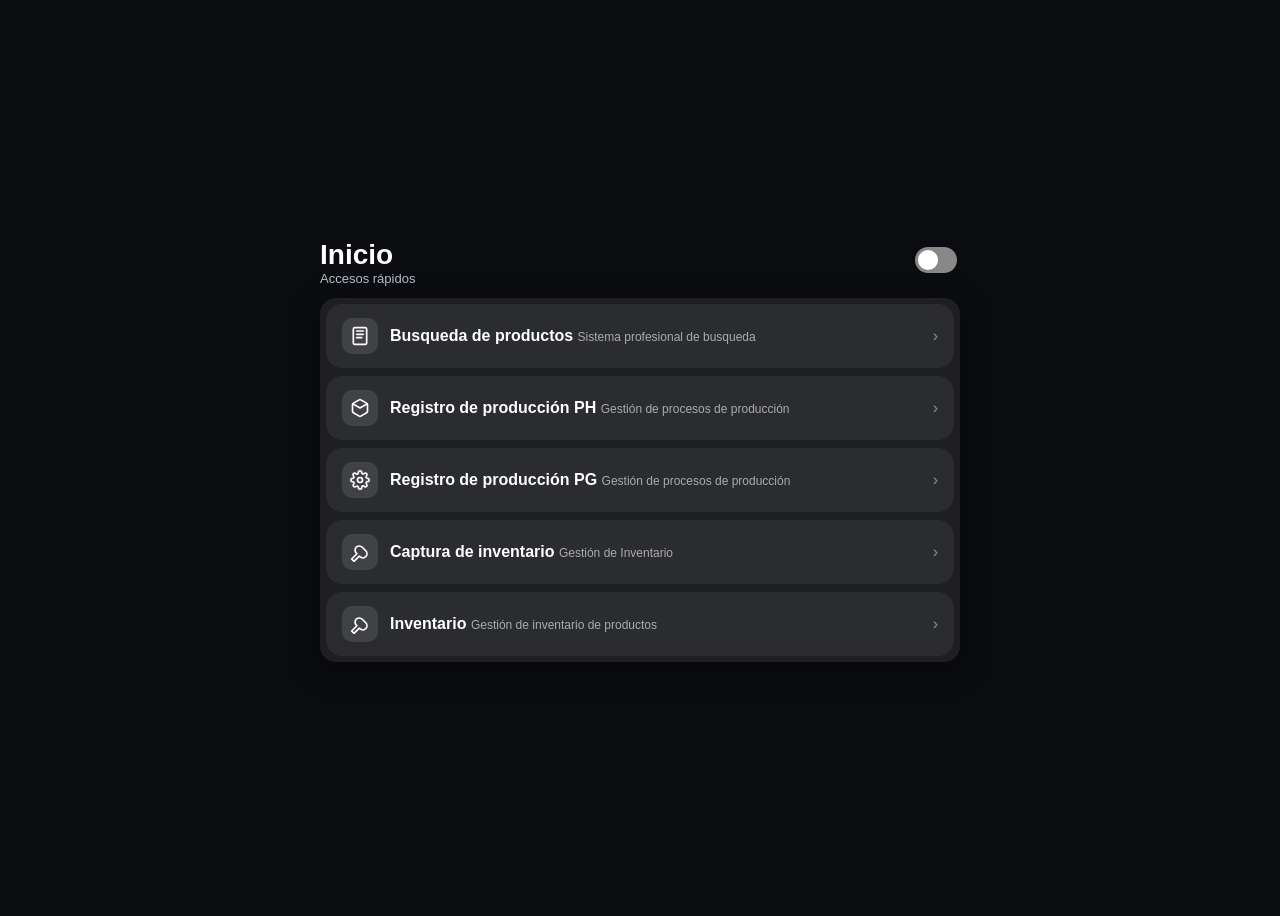
==== index.html @ 81b84512 "Fix HTML formatting issues in index.html" ====
<!DOCTYPE html>
<html lang="es">
<head>
  <meta charset="utf-8">
  <meta name="viewport" content="width=device-width, initial-scale=1, viewport-fit=cover">
  <title>SIPM_NOG</title>

  <!-- Hoja de estilos principal del menu -->
  <link rel="stylesheet" href="menu/estilos.css">
</head>
<body>
  <div class="wrap">
    <!-- Encabezado con titulo y control de tema -->
    <div class="header">
      <div>
        <div class="title">Inicio</div>
        <div class="subtitle">Accesos rápidos</div>
      </div>
      <div class="toolbar">
        <label>
          <input type="checkbox" class="switch" id="themeToggle" aria-label="Cambiar tema">
        </label>
      </div>
    </div>

    <!-- Tarjeta principal con accesos del menu -->
    <div class="card" role="menu">
      <ul class="menu">
        
        <li class="item" role="menuitem">
          <a href="https://fer7a7d0.github.io/SIPM_BP/">
            <span class="icon">
              <!-- doc.text.fill -->
              <svg viewBox="0 0 24 24" fill="none" stroke-width="2" stroke-linecap="round" stroke-linejoin="round">
                <rect x="4" y="2" width="16" height="20" rx="2"></rect>
                <line x1="8" y1="6" x2="16" y2="6"></line>
                <line x1="8" y1="10" x2="16" y2="10"></line>
                <line x1="8" y1="14" x2="14" y2="14"></line>
              </svg>
            </span>
            <span>
              <span class="label">Busqueda de productos</span>
              <span class="desc">Sistema profesional de busqueda</span>
            </span>
            <span class="chev">›</span>
          </a>
        </li>

        <li class="item" role="menuitem">
          <a href="https://fer7a7d0.github.io/SIPM_RP_PH/">
            <span class="icon">
              <!-- shippingbox -->
              <svg viewBox="0 0 24 24" fill="none" stroke-width="2" stroke-linecap="round" stroke-linejoin="round">
                <path d="M21 16V8a2 2 0 0 0-1-1.73l-7-4a2 2 0 0 0-2 0l-7 4A2 2 0 0 0 3 8v8a2 2 0 0 0 1 1.73l7 4a2 2 0 0 0 2 0l7-4a2 2 0 0 0 1-1.73z"></path>
                <polyline points="3.27 6.96 12 12.01 20.73 6.96"></polyline>
              </svg>
            </span>
            <span>
              <span class="label">Registro de producción PH</span>
              <span class="desc">Gestión de procesos de producción</span>
            </span>
            <span class="chev">›</span>
          </a>
        </li>

        <li class="item" role="menuitem">
          <a href="pages/Registro-de-producción.html">
            <span class="icon">
              <!-- gear -->
              <svg viewBox="0 0 24 24" fill="none" stroke-width="2" stroke-linecap="round" stroke-linejoin="round">
                <circle cx="12" cy="12" r="3"></circle>
                <path d="M19.4 15a1.65 1.65 0 0 0 .33 1.82l.06.06a2 2 0 1 1-2.83 2.83l-.06-.06a1.65 1.65 0 0 0-1.82-.33 1.65 1.65 0 0 0-1 1.51V21a2 2 0 1 1-4 0v-.09a1.65 1.65 0 0 0-1-1.51 1.65 1.65 0 0 0-1.82.33l-.06.06a2 2 0 1 1-2.83-2.83l.06-.06a1.65 1.65 0 0 0 .33-1.82 1.65 1.65 0 0 0-1.51-1H3a2 2 0 1 1 0-4h.09a1.65 1.65 0 0 0 1.51-1 1.65 1.65 0 0 0-.33-1.82l-.06-.06a2 2 0 1 1 2.83-2.83l.06.06a1.65 1.65 0 0 0 1.82.33h.09a1.65 1.65 0 0 0 1-1.51V3a2 2 0 1 1 4 0v.09a1.65 1.65 0 0 0 1 1.51h.09a1.65 1.65 0 0 0 1.82-.33l.06-.06a2 2 0 1 1 2.83 2.83l-.06.06a1.65 1.65 0 0 0-.33 1.82v.09a1.65 1.65 0 0 0 1.51 1H21a2 2 0 1 1 0 4h-.09a1.65 1.65 0 0 0-1.51 1z"></path>
              </svg>
            </span>
            <span>
              <span class="label">Registro de producción PG</span>
              <span class="desc">Gestión de procesos de producción</span>
            </span>
            <span class="chev">›</span>
          </a>
        </li>

        <li class="item" role="menuitem">
          <a href="https://fer7a7d0.github.io/SIPM_RI/">
            <span class="icon">
              <!-- wrench -->
              <svg viewBox="0 0 24 24" fill="none" stroke-width="2" stroke-linecap="round" stroke-linejoin="round">
                <path d="M14.7 6.3a5 5 0 1 0-7.07 7.07l.71.71-6.36 6.36 2.83 2.83 6.36-6.36.71.71a5 5 0 0 0 7.07-7.07z"></path>
              </svg>
            </span>
            <span>
              <span class="label">Captura de inventario</span>
              <span class="desc">Gestión de Inventario </span>
            </span>
            <span class="chev">›</span>
          </a>
        </li>
        
        <li class="item" role="menuitem">
          <a href="pages/Inventario.html">
            <span class="icon">
              <!-- wrench -->
              <svg viewBox="0 0 24 24" fill="none" stroke-width="2" stroke-linecap="round" stroke-linejoin="round">
                <path d="M14.7 6.3a5 5 0 1 0-7.07 7.07l.71.71-6.36 6.36 2.83 2.83 6.36-6.36.71.71a5 5 0 0 0 7.07-7.07z"></path>
              </svg>
            </span>
            <span>
              <span class="label">Inventario</span>
              <span class="desc">Gestión de inventario de productos</span>
            </span>
            <span class="chev">›</span>
          </a>
        </li>
      
    </ul>
    </div>
  </div>

  <!-- Script de interacciones del menu -->
  <script src="menu/script.js"></script>
</body>
</html>
---- menu/estilos.css ----
:root {
  --bg-dark: #0b0c10;
  --bg-light: #f5f6f7;
  --card-dark: rgba(255,255,255,.08);
  --card-light: rgba(255,255,255,.7);
  --text-dark: #fff;
  --text-light: #0b0c10;
  --muted-dark: #b9bec7;
  --muted-light: #5c6672;
  --tint-light: #007aff;
  --shadow-dark: 0 6px 30px rgba(0,0,0,.35);
  --shadow-light: 0 8px 30px rgba(0,0,0,.08);
  --radius: 16px;
}

/* Base de la pagina y modo claro */
body {
  margin: 0;
  font-family: -apple-system, BlinkMacSystemFont, "Segoe UI", Roboto, "Helvetica Neue", Arial;
  -webkit-font-smoothing: antialiased;
  background: var(--bg-dark);
  color: var(--text-dark);
  display: flex;
  justify-content: center;
  align-items: center;
  padding: env(safe-area-inset-top) 16px calc(16px + env(safe-area-inset-bottom));
  min-height: 100vh;
  transition: background .3s ease, color .3s ease;
}
body.light {
  background: var(--bg-light);
  color: var(--text-light);
}

.wrap { width: min(640px, 92vw); }

/* Encabezado */
.header {
  display: flex;
  justify-content: space-between;
  align-items: center;
  margin-bottom: 12px;
}
.title { font-size: 28px; font-weight: 700; }
.subtitle { font-size: 13px; color: var(--muted-dark); }
body.light .subtitle { color: var(--muted-light); }

/* Contenedor principal del menu */
.card {
  background: var(--card-dark);
  border-radius: var(--radius);
  box-shadow: var(--shadow-dark);
  backdrop-filter: blur(12px) saturate(1.2);
  padding: 6px;
  transition: background .3s ease, box-shadow .3s ease;
}
body.light .card {
  background: var(--card-light);
  box-shadow: var(--shadow-light);
}

ul.menu {
  list-style: none;
  margin: 0;
  padding: 0;
  display: grid;
  gap: 8px;
}

/* Elementos del menu */
.item a {
  display: flex;
  align-items: center;
  gap: 12px;
  text-decoration: none;
  color: inherit;
  padding: 14px 16px;
  border-radius: var(--radius);
  background: rgba(255,255,255,.06);
  transition: transform .08s ease, background .25s ease;
}
body.light .item a { background: rgba(0,0,0,.05); }

.item a:hover { background: rgba(255,255,255,.1); }
body.light .item a:hover { background: rgba(0,0,0,.1); }

.item a:active { transform: scale(0.96); }

.icon {
  width: 36px;
  height: 36px;
  display: grid;
  place-items: center;
  border-radius: 10px;
  background: rgba(255,255,255,.1);
}
body.light .icon { background: rgba(0,0,0,.05); }
.icon svg { width: 20px; height: 20px; stroke: currentColor; }

.label { font-size: 16px; font-weight: 600; }
.desc { font-size: 12px; opacity: .6; }

.chev { margin-left: auto; opacity: .45; }

/* Switch de tema */
.toolbar { display: flex; align-items: center; gap: 8px; }
.switch {
  appearance: none;
  width: 42px;
  height: 26px;
  border-radius: 20px;
  background: #888;
  position: relative;
  cursor: pointer;
  transition: background .25s ease;
}
.switch:checked { background: var(--tint-light); }
.switch::after {
  content: "";
  width: 20px;
  height: 20px;
  border-radius: 50%;
  background: #fff;
  position: absolute;
  top: 3px;
  left: 3px;
  transition: left .25s ease;
}
.switch:checked::after { left: 19px; }

/* Animacion de entrada de los items */
.item { animation: fadeInUp .4s ease forwards; opacity: 0; }
.item:nth-child(1){ animation-delay: .05s; }
.item:nth-child(2){ animation-delay: .15s; }
.item:nth-child(3){ animation-delay: .25s; }
.item:nth-child(4){ animation-delay: .35s; }

@keyframes fadeInUp {
  from { transform: translateY(20px); opacity: 0; }
  to { transform: translateY(0); opacity: 1; }
}
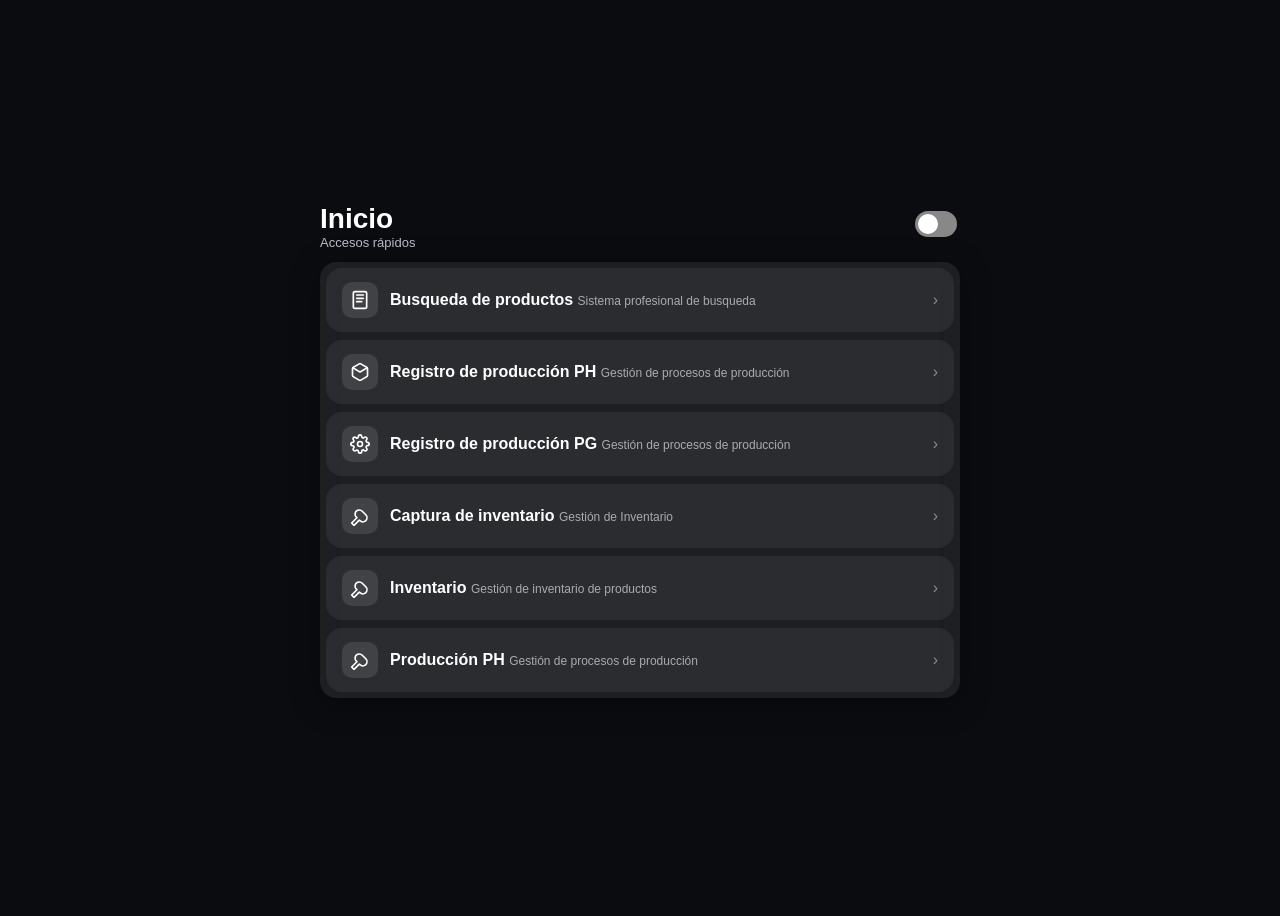
==== commit b239efc3: "Fix HTML formatting and structure" ====
--- a/index.html
+++ b/index.html
@@ -47,7 +47,7 @@
         </li>
 
         <li class="item" role="menuitem">
-          <a href="https://fer7a7d0.github.io/SIPM_RP_PH/">
+          <a href="https://fer7a7d0.github.io/SIPM_RP_PH">
             <span class="icon">
               <!-- shippingbox -->
               <svg viewBox="0 0 24 24" fill="none" stroke-width="2" stroke-linecap="round" stroke-linejoin="round">
@@ -64,7 +64,7 @@
         </li>
 
         <li class="item" role="menuitem">
-          <a href="pages/Registro-de-producción.html">
+          <a href="https://fer7a7d0.github.io/SIPM_RP_PG/">
             <span class="icon">
               <!-- gear -->
               <svg viewBox="0 0 24 24" fill="none" stroke-width="2" stroke-linecap="round" stroke-linejoin="round">
@@ -111,7 +111,23 @@
             <span class="chev">›</span>
           </a>
         </li>
-      
+
+         <li class="item" role="menuitem">
+          <a href="https://docs.google.com/spreadsheets/d/e/2PACX-1vQyNbpD4EIFHU_oOjjqw-xAMRWCCZAMnlHYWNg0OCcpV2_16QR6PTDSsBU-qGK7xF_mW_qvog_RRUpU/pubhtml?gid=1132704667&single=true">
+            <span class="icon">
+              <!-- wrench -->
+              <svg viewBox="0 0 24 24" fill="none" stroke-width="2" stroke-linecap="round" stroke-linejoin="round">
+                <path d="M14.7 6.3a5 5 0 1 0-7.07 7.07l.71.71-6.36 6.36 2.83 2.83 6.36-6.36.71.71a5 5 0 0 0 7.07-7.07z"></path>
+              </svg>
+            </span>
+            <span>
+              <span class="label">Producción PH</span>
+              <span class="desc">Gestión de procesos de producción</span>
+            </span>
+            <span class="chev">›</span>
+          </a>
+        </li> 
+        
     </ul>
     </div>
   </div>
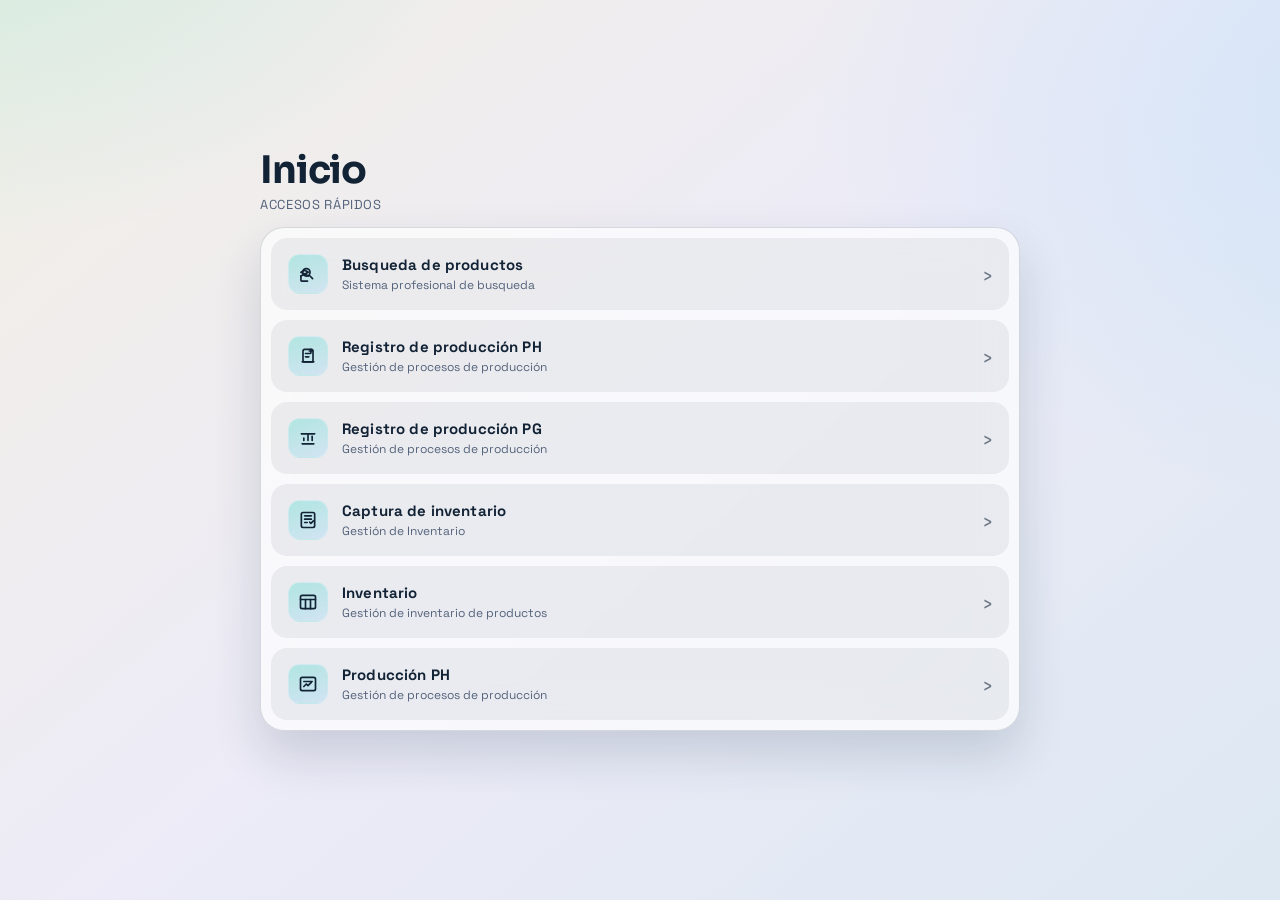
==== commit cac365f7: "Add files via upload" ====
--- a/index.html
+++ b/index.html
@@ -3,23 +3,23 @@
 <head>
   <meta charset="utf-8">
   <meta name="viewport" content="width=device-width, initial-scale=1, viewport-fit=cover">
+  <meta name="color-scheme" content="light dark">
   <title>SIPM_NOG</title>
+
+  <link rel="preconnect" href="https://fonts.googleapis.com">
+  <link rel="preconnect" href="https://fonts.gstatic.com" crossorigin>
+  <link href="https://fonts.googleapis.com/css2?family=Sora:wght@600;700&family=Space+Grotesk:wght@400;500;700&display=swap" rel="stylesheet">
 
   <!-- Hoja de estilos principal del menu -->
   <link rel="stylesheet" href="menu/estilos.css">
 </head>
 <body>
   <div class="wrap">
-    <!-- Encabezado con titulo y control de tema -->
+    <!-- Encabezado con titulo -->
     <div class="header">
       <div>
         <div class="title">Inicio</div>
         <div class="subtitle">Accesos rápidos</div>
-      </div>
-      <div class="toolbar">
-        <label>
-          <input type="checkbox" class="switch" id="themeToggle" aria-label="Cambiar tema">
-        </label>
       </div>
     </div>
 
@@ -30,12 +30,13 @@
         <li class="item" role="menuitem">
           <a href="https://fer7a7d0.github.io/SIPM_BP/">
             <span class="icon">
-              <!-- doc.text.fill -->
+              <!-- busqueda de productos -->
               <svg viewBox="0 0 24 24" fill="none" stroke-width="2" stroke-linecap="round" stroke-linejoin="round">
-                <rect x="4" y="2" width="16" height="20" rx="2"></rect>
-                <line x1="8" y1="6" x2="16" y2="6"></line>
-                <line x1="8" y1="10" x2="16" y2="10"></line>
-                <line x1="8" y1="14" x2="14" y2="14"></line>
+                <circle cx="10" cy="10" r="4.5"></circle>
+                <line x1="13.5" y1="13.5" x2="17.5" y2="17.5"></line>
+                <path d="M3.5 14.5v5a1 1 0 0 0 1 1h7"></path>
+                <path d="M3.5 14.5 8 12l4.5 2.5"></path>
+                <path d="M8 7.5 3.5 10 8 12 12.5 10z"></path>
               </svg>
             </span>
             <span>
@@ -49,10 +50,14 @@
         <li class="item" role="menuitem">
           <a href="https://fer7a7d0.github.io/SIPM_RP_PH">
             <span class="icon">
-              <!-- shippingbox -->
+              <!-- produccion PH -->
               <svg viewBox="0 0 24 24" fill="none" stroke-width="2" stroke-linecap="round" stroke-linejoin="round">
-                <path d="M21 16V8a2 2 0 0 0-1-1.73l-7-4a2 2 0 0 0-2 0l-7 4A2 2 0 0 0 3 8v8a2 2 0 0 0 1 1.73l7 4a2 2 0 0 0 2 0l7-4a2 2 0 0 0 1-1.73z"></path>
-                <polyline points="3.27 6.96 12 12.01 20.73 6.96"></polyline>
+                <path d="M5 19h14"></path>
+                <rect x="6" y="4" width="12" height="15" rx="2"></rect>
+                <path d="M9 9h6"></path>
+                <path d="M9 13h4"></path>
+                <path d="M15.5 4v4"></path>
+                <path d="M13.5 6h4"></path>
               </svg>
             </span>
             <span>
@@ -66,10 +71,13 @@
         <li class="item" role="menuitem">
           <a href="https://fer7a7d0.github.io/SIPM_RP_PG/">
             <span class="icon">
-              <!-- gear -->
+              <!-- produccion PG -->
               <svg viewBox="0 0 24 24" fill="none" stroke-width="2" stroke-linecap="round" stroke-linejoin="round">
-                <circle cx="12" cy="12" r="3"></circle>
-                <path d="M19.4 15a1.65 1.65 0 0 0 .33 1.82l.06.06a2 2 0 1 1-2.83 2.83l-.06-.06a1.65 1.65 0 0 0-1.82-.33 1.65 1.65 0 0 0-1 1.51V21a2 2 0 1 1-4 0v-.09a1.65 1.65 0 0 0-1-1.51 1.65 1.65 0 0 0-1.82.33l-.06.06a2 2 0 1 1-2.83-2.83l.06-.06a1.65 1.65 0 0 0 .33-1.82 1.65 1.65 0 0 0-1.51-1H3a2 2 0 1 1 0-4h.09a1.65 1.65 0 0 0 1.51-1 1.65 1.65 0 0 0-.33-1.82l-.06-.06a2 2 0 1 1 2.83-2.83l.06.06a1.65 1.65 0 0 0 1.82.33h.09a1.65 1.65 0 0 0 1-1.51V3a2 2 0 1 1 4 0v.09a1.65 1.65 0 0 0 1 1.51h.09a1.65 1.65 0 0 0 1.82-.33l.06-.06a2 2 0 1 1 2.83 2.83l-.06.06a1.65 1.65 0 0 0-.33 1.82v.09a1.65 1.65 0 0 0 1.51 1H21a2 2 0 1 1 0 4h-.09a1.65 1.65 0 0 0-1.51 1z"></path>
+                <path d="M5 19h14"></path>
+                <path d="M7 15v-3"></path>
+                <path d="M12 15V8"></path>
+                <path d="M17 15v-5"></path>
+                <path d="M4 7h16"></path>
               </svg>
             </span>
             <span>
@@ -83,9 +91,13 @@
         <li class="item" role="menuitem">
           <a href="https://fer7a7d0.github.io/SIPM_RI/">
             <span class="icon">
-              <!-- wrench -->
+              <!-- captura inventario -->
               <svg viewBox="0 0 24 24" fill="none" stroke-width="2" stroke-linecap="round" stroke-linejoin="round">
-                <path d="M14.7 6.3a5 5 0 1 0-7.07 7.07l.71.71-6.36 6.36 2.83 2.83 6.36-6.36.71.71a5 5 0 0 0 7.07-7.07z"></path>
+                <rect x="4" y="3" width="16" height="18" rx="2"></rect>
+                <path d="M8 7h8"></path>
+                <path d="M8 11h8"></path>
+                <path d="M8 15h3"></path>
+                <path d="M14 14.5l1.5 1.5 3-3"></path>
               </svg>
             </span>
             <span>
@@ -97,11 +109,14 @@
         </li>
         
         <li class="item" role="menuitem">
-          <a href="pages/Inventario.html">
+          <a href="https://docs.google.com/spreadsheets/d/e/2PACX-1vSP8xsF9UIsOsysSHpSrUydmPTBT8VeAIm89TMoj5jT4SJBzNjx3e-CdVfCZgfRunoJeM1vqWH24F5L/pubhtml?gid=2060401048&single=true">
             <span class="icon">
-              <!-- wrench -->
+              <!-- inventario -->
               <svg viewBox="0 0 24 24" fill="none" stroke-width="2" stroke-linecap="round" stroke-linejoin="round">
-                <path d="M14.7 6.3a5 5 0 1 0-7.07 7.07l.71.71-6.36 6.36 2.83 2.83 6.36-6.36.71.71a5 5 0 0 0 7.07-7.07z"></path>
+                <rect x="3" y="4" width="18" height="16" rx="2"></rect>
+                <path d="M3 9h18"></path>
+                <path d="M9 9v11"></path>
+                <path d="M15 9v11"></path>
               </svg>
             </span>
             <span>
@@ -115,9 +130,11 @@
          <li class="item" role="menuitem">
           <a href="https://docs.google.com/spreadsheets/d/e/2PACX-1vQyNbpD4EIFHU_oOjjqw-xAMRWCCZAMnlHYWNg0OCcpV2_16QR6PTDSsBU-qGK7xF_mW_qvog_RRUpU/pubhtml?gid=1132704667&single=true">
             <span class="icon">
-              <!-- wrench -->
+              <!-- produccion PH reporte -->
               <svg viewBox="0 0 24 24" fill="none" stroke-width="2" stroke-linecap="round" stroke-linejoin="round">
-                <path d="M14.7 6.3a5 5 0 1 0-7.07 7.07l.71.71-6.36 6.36 2.83 2.83 6.36-6.36.71.71a5 5 0 0 0 7.07-7.07z"></path>
+                <rect x="3" y="4" width="18" height="16" rx="2"></rect>
+                <path d="M7 15l3-3 2 2 4-4"></path>
+                <path d="M7 9h10"></path>
               </svg>
             </span>
             <span>
--- a/menu/estilos.css
+++ b/menu/estilos.css
@@ -1,62 +1,101 @@
 :root {
-  --bg-dark: #0b0c10;
-  --bg-light: #f5f6f7;
-  --card-dark: rgba(255,255,255,.08);
-  --card-light: rgba(255,255,255,.7);
-  --text-dark: #fff;
-  --text-light: #0b0c10;
-  --muted-dark: #b9bec7;
-  --muted-light: #5c6672;
-  --tint-light: #007aff;
-  --shadow-dark: 0 6px 30px rgba(0,0,0,.35);
-  --shadow-light: 0 8px 30px rgba(0,0,0,.08);
-  --radius: 16px;
-}
-
-/* Base de la pagina y modo claro */
+  --radius-lg: 24px;
+  --radius-md: 16px;
+  --radius-sm: 12px;
+  --ring: 0 0 0 3px rgba(11, 114, 133, 0.28);
+  --font-title: "Sora", "Segoe UI", sans-serif;
+  --font-body: "Space Grotesk", "Segoe UI", sans-serif;
+}
+
+/* Tema automatico por preferencia del sistema */
+body {
+  --bg-a: #0a0f1f;
+  --bg-b: #14111d;
+  --bg-c: #1c2833;
+  --surface: rgba(13, 19, 33, 0.7);
+  --surface-soft: rgba(255, 255, 255, 0.07);
+  --surface-hover: rgba(255, 255, 255, 0.12);
+  --text-main: #f4f7ff;
+  --text-muted: #aab5d0;
+  --stroke: rgba(255, 255, 255, 0.12);
+  --accent: #2bd6c4;
+  --accent-2: #6ec9ff;
+  --shadow: 0 26px 60px rgba(0, 0, 0, 0.4);
+}
+
+@media (prefers-color-scheme: light) {
+  body {
+    --bg-a: #f3efe5;
+    --bg-b: #ecebf7;
+    --bg-c: #dde8f2;
+    --surface: rgba(255, 255, 255, 0.66);
+    --surface-soft: rgba(5, 20, 36, 0.06);
+    --surface-hover: rgba(5, 20, 36, 0.11);
+    --text-main: #132336;
+    --text-muted: #53627a;
+    --stroke: rgba(8, 27, 46, 0.15);
+    --accent: #0b7285;
+    --accent-2: #1d6fd7;
+    --shadow: 0 24px 48px rgba(18, 43, 66, 0.16);
+  }
+}
+
+* {
+  box-sizing: border-box;
+}
+
 body {
   margin: 0;
-  font-family: -apple-system, BlinkMacSystemFont, "Segoe UI", Roboto, "Helvetica Neue", Arial;
+  font-family: var(--font-body);
   -webkit-font-smoothing: antialiased;
-  background: var(--bg-dark);
-  color: var(--text-dark);
+  color: var(--text-main);
+  background:
+    radial-gradient(1200px 800px at -10% -20%, rgba(43, 214, 196, 0.22), transparent 55%),
+    radial-gradient(1000px 700px at 110% 10%, rgba(110, 201, 255, 0.18), transparent 60%),
+    linear-gradient(140deg, var(--bg-a), var(--bg-b) 50%, var(--bg-c));
   display: flex;
   justify-content: center;
   align-items: center;
-  padding: env(safe-area-inset-top) 16px calc(16px + env(safe-area-inset-bottom));
   min-height: 100vh;
-  transition: background .3s ease, color .3s ease;
-}
-body.light {
-  background: var(--bg-light);
-  color: var(--text-light);
-}
-
-.wrap { width: min(640px, 92vw); }
-
-/* Encabezado */
+  padding: env(safe-area-inset-top) 18px calc(18px + env(safe-area-inset-bottom));
+  transition: color 0.28s ease, background 0.35s ease;
+}
+
+.wrap {
+  width: min(760px, 95vw);
+}
+
 .header {
   display: flex;
   justify-content: space-between;
-  align-items: center;
-  margin-bottom: 12px;
-}
-.title { font-size: 28px; font-weight: 700; }
-.subtitle { font-size: 13px; color: var(--muted-dark); }
-body.light .subtitle { color: var(--muted-light); }
-
-/* Contenedor principal del menu */
+  align-items: end;
+  gap: 12px;
+  margin-bottom: 14px;
+}
+
+.title {
+  font-family: var(--font-title);
+  font-size: clamp(26px, 4vw, 38px);
+  font-weight: 700;
+  letter-spacing: -0.03em;
+  line-height: 1.05;
+}
+
+.subtitle {
+  margin-top: 6px;
+  font-size: 13px;
+  color: var(--text-muted);
+  letter-spacing: 0.05em;
+  text-transform: uppercase;
+}
+
 .card {
-  background: var(--card-dark);
-  border-radius: var(--radius);
-  box-shadow: var(--shadow-dark);
-  backdrop-filter: blur(12px) saturate(1.2);
-  padding: 6px;
-  transition: background .3s ease, box-shadow .3s ease;
-}
-body.light .card {
-  background: var(--card-light);
-  box-shadow: var(--shadow-light);
+  background: var(--surface);
+  border: 1px solid var(--stroke);
+  border-radius: var(--radius-lg);
+  box-shadow: var(--shadow);
+  backdrop-filter: blur(18px) saturate(1.12);
+  padding: 10px;
 }
 
 ul.menu {
@@ -64,78 +103,135 @@
   margin: 0;
   padding: 0;
   display: grid;
-  gap: 8px;
-}
-
-/* Elementos del menu */
+  gap: 10px;
+}
+
+.item {
+  opacity: 0;
+  transform: translateY(18px);
+  animation: riseIn 0.45s cubic-bezier(0.2, 0.7, 0.2, 1) forwards;
+}
+
+.item:nth-child(1) {
+  animation-delay: 0.04s;
+}
+
+.item:nth-child(2) {
+  animation-delay: 0.1s;
+}
+
+.item:nth-child(3) {
+  animation-delay: 0.16s;
+}
+
+.item:nth-child(4) {
+  animation-delay: 0.22s;
+}
+
+.item:nth-child(5) {
+  animation-delay: 0.28s;
+}
+
+.item:nth-child(6) {
+  animation-delay: 0.34s;
+}
+
 .item a {
   display: flex;
   align-items: center;
-  gap: 12px;
+  gap: 14px;
   text-decoration: none;
   color: inherit;
-  padding: 14px 16px;
-  border-radius: var(--radius);
-  background: rgba(255,255,255,.06);
-  transition: transform .08s ease, background .25s ease;
-}
-body.light .item a { background: rgba(0,0,0,.05); }
-
-.item a:hover { background: rgba(255,255,255,.1); }
-body.light .item a:hover { background: rgba(0,0,0,.1); }
-
-.item a:active { transform: scale(0.96); }
+  border-radius: var(--radius-md);
+  padding: 15px 16px;
+  background: var(--surface-soft);
+  border: 1px solid transparent;
+  transition: transform 0.14s ease, background 0.2s ease, border-color 0.2s ease;
+}
+
+.item a:hover {
+  background: var(--surface-hover);
+  border-color: var(--stroke);
+  transform: translateY(-1px);
+}
+
+.item a:active {
+  transform: scale(0.985);
+}
+
+.item a:focus-visible {
+  outline: none;
+  box-shadow: var(--ring);
+}
 
 .icon {
-  width: 36px;
-  height: 36px;
+  width: 40px;
+  height: 40px;
+  flex-shrink: 0;
   display: grid;
   place-items: center;
-  border-radius: 10px;
-  background: rgba(255,255,255,.1);
-}
-body.light .icon { background: rgba(0,0,0,.05); }
-.icon svg { width: 20px; height: 20px; stroke: currentColor; }
-
-.label { font-size: 16px; font-weight: 600; }
-.desc { font-size: 12px; opacity: .6; }
-
-.chev { margin-left: auto; opacity: .45; }
-
-/* Switch de tema */
-.toolbar { display: flex; align-items: center; gap: 8px; }
-.switch {
-  appearance: none;
-  width: 42px;
-  height: 26px;
-  border-radius: 20px;
-  background: #888;
-  position: relative;
-  cursor: pointer;
-  transition: background .25s ease;
-}
-.switch:checked { background: var(--tint-light); }
-.switch::after {
-  content: "";
+  border-radius: var(--radius-sm);
+  background: linear-gradient(160deg, rgba(43, 214, 196, 0.3), rgba(110, 201, 255, 0.2));
+  border: 1px solid rgba(255, 255, 255, 0.18);
+}
+
+.icon svg {
   width: 20px;
   height: 20px;
-  border-radius: 50%;
-  background: #fff;
-  position: absolute;
-  top: 3px;
-  left: 3px;
-  transition: left .25s ease;
-}
-.switch:checked::after { left: 19px; }
-
-/* Animacion de entrada de los items */
-.item { animation: fadeInUp .4s ease forwards; opacity: 0; }
-.item:nth-child(1){ animation-delay: .05s; }
-.item:nth-child(2){ animation-delay: .15s; }
-.item:nth-child(3){ animation-delay: .25s; }
-.item:nth-child(4){ animation-delay: .35s; }
-
-@keyframes fadeInUp {
-  from { transform: translateY(20px); opacity: 0; }
-  to { transform: translateY(0); opacity: 1; }
-}
+  stroke: currentColor;
+}
+
+.label {
+  display: block;
+  font-size: 15px;
+  font-weight: 700;
+  letter-spacing: 0.01em;
+}
+
+.desc {
+  display: block;
+  margin-top: 3px;
+  font-size: 12px;
+  color: var(--text-muted);
+}
+
+.chev {
+  margin-left: auto;
+  opacity: 0.6;
+  font-size: 20px;
+  line-height: 1;
+}
+
+@media (max-width: 620px) {
+  .wrap {
+    width: min(700px, 97vw);
+  }
+
+  .card {
+    border-radius: 18px;
+    padding: 8px;
+  }
+
+  .item a {
+    padding: 14px;
+  }
+}
+
+@media (prefers-reduced-motion: reduce) {
+  * {
+    animation: none !important;
+    transition: none !important;
+  }
+
+  .item {
+    opacity: 1;
+    transform: none;
+  }
+}
+
+@keyframes riseIn {
+  to {
+    opacity: 1;
+    transform: translateY(0);
+  }
+}
